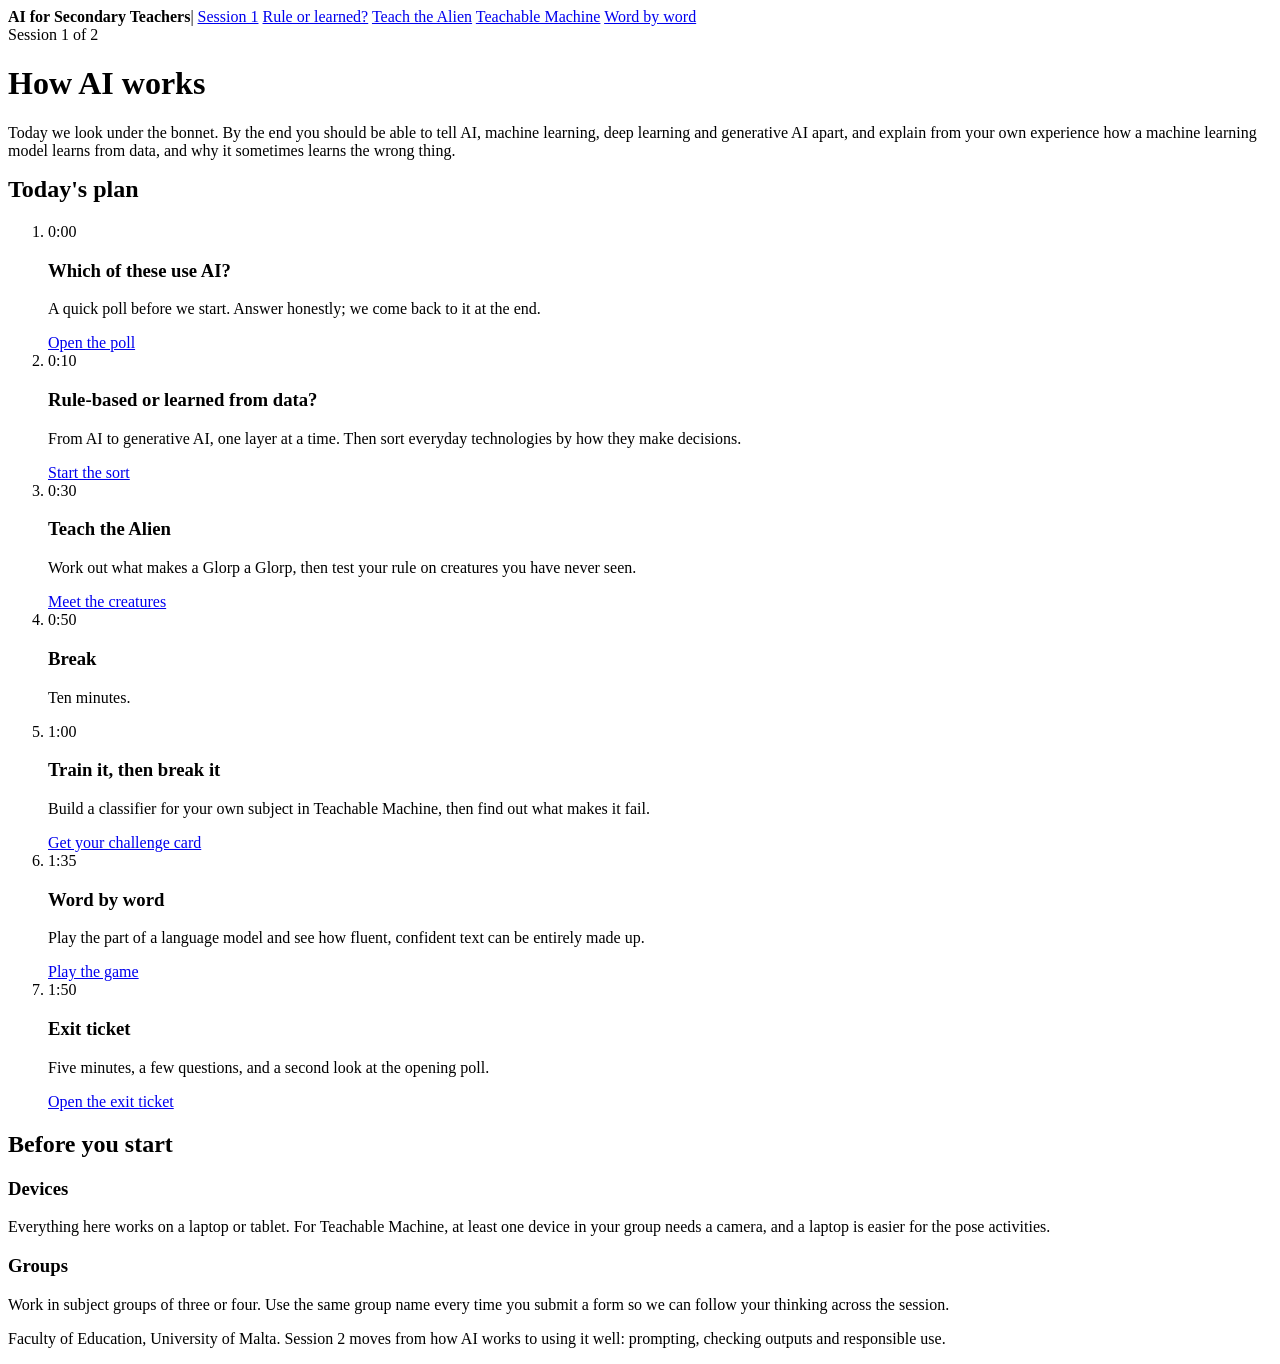
==== index.html @ f27820aa "Add files via upload" ====
<!doctype html>
<html lang="en-GB">
<head>
<meta charset="utf-8">
<meta name="viewport" content="width=device-width, initial-scale=1">
<title>How AI Works: Session 1</title>
<link rel="stylesheet" href="assets/style.css">
<script src="assets/config.js"></script>
</head>
<body>
<div class="topbar"><div class="wrap">
  <strong>AI for Secondary Teachers</strong><span class="sep">|</span>
  <a href="index.html">Session 1</a>
  <a href="sort.html">Rule or learned?</a>
  <a href="alien.html">Teach the Alien</a>
  <a href="teachable.html">Teachable Machine</a>
  <a href="chain.html">Word by word</a>
</div></div>

<main class="wrap">
  <header class="hero">
    <span class="kicker">Session 1 of 2</span>
    <h1>How AI works</h1>
    <p class="lead">Today we look under the bonnet. By the end you should be able to tell AI, machine learning, deep learning and generative AI apart, and explain from your own experience how a machine learning model learns from data, and why it sometimes learns the wrong thing.</p>
  </header>

  <section class="card">
    <h2 style="margin-top:0">Today's plan</h2>
    <ol class="agenda">
      <li>
        <div class="time">0:00</div>
        <div class="what">
          <h3>Which of these use AI?</h3>
          <p>A quick poll before we start. Answer honestly; we come back to it at the end.</p>
          <a class="btn" data-form="poll" href="#">Open the poll</a>
        </div>
      </li>
      <li>
        <div class="time">0:10</div>
        <div class="what">
          <h3>Rule-based or learned from data?</h3>
          <p>From AI to generative AI, one layer at a time. Then sort everyday technologies by how they make decisions.</p>
          <a class="btn" href="sort.html">Start the sort</a>
        </div>
      </li>
      <li>
        <div class="time">0:30</div>
        <div class="what">
          <h3>Teach the Alien</h3>
          <p>Work out what makes a Glorp a Glorp, then test your rule on creatures you have never seen.</p>
          <a class="btn" href="alien.html">Meet the creatures</a>
        </div>
      </li>
      <li class="break">
        <div class="time">0:50</div>
        <div class="what"><h3>Break</h3><p>Ten minutes.</p></div>
      </li>
      <li>
        <div class="time">1:00</div>
        <div class="what">
          <h3>Train it, then break it</h3>
          <p>Build a classifier for your own subject in Teachable Machine, then find out what makes it fail.</p>
          <a class="btn" href="teachable.html">Get your challenge card</a>
        </div>
      </li>
      <li>
        <div class="time">1:35</div>
        <div class="what">
          <h3>Word by word</h3>
          <p>Play the part of a language model and see how fluent, confident text can be entirely made up.</p>
          <a class="btn" href="chain.html">Play the game</a>
        </div>
      </li>
      <li>
        <div class="time">1:50</div>
        <div class="what">
          <h3>Exit ticket</h3>
          <p>Five minutes, a few questions, and a second look at the opening poll.</p>
          <a class="btn" data-form="exit" href="#">Open the exit ticket</a>
        </div>
      </li>
    </ol>
  </section>

  <section>
    <h2>Before you start</h2>
    <div class="grid grid-2">
      <div class="card">
        <h3>Devices</h3>
        <p>Everything here works on a laptop or tablet. For Teachable Machine, at least one device in your group needs a camera, and a laptop is easier for the pose activities.</p>
      </div>
      <div class="card">
        <h3>Groups</h3>
        <p>Work in subject groups of three or four. Use the same group name every time you submit a form so we can follow your thinking across the session.</p>
      </div>
    </div>
  </section>

  <p class="footer">Faculty of Education, University of Malta. Session 2 moves from how AI works to using it well: prompting, checking outputs and responsible use.</p>
</main>
</body>
</html>
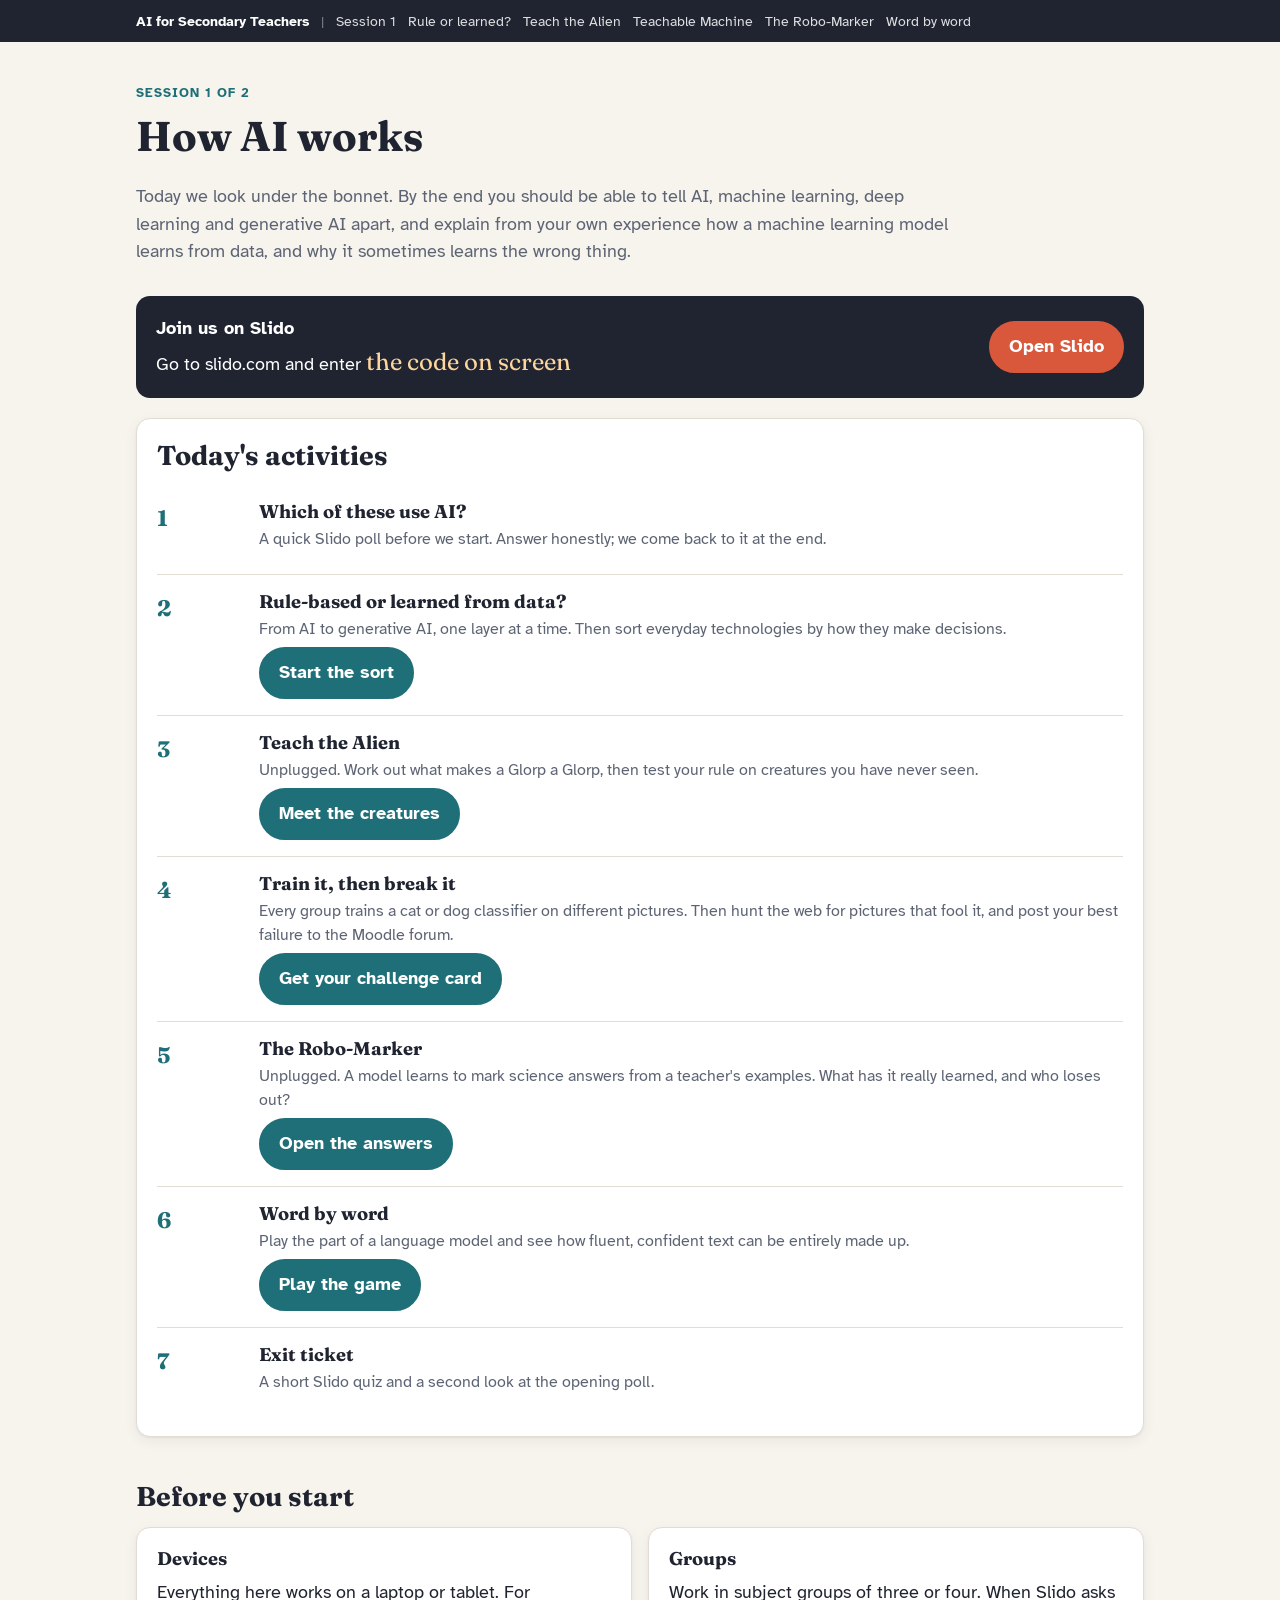
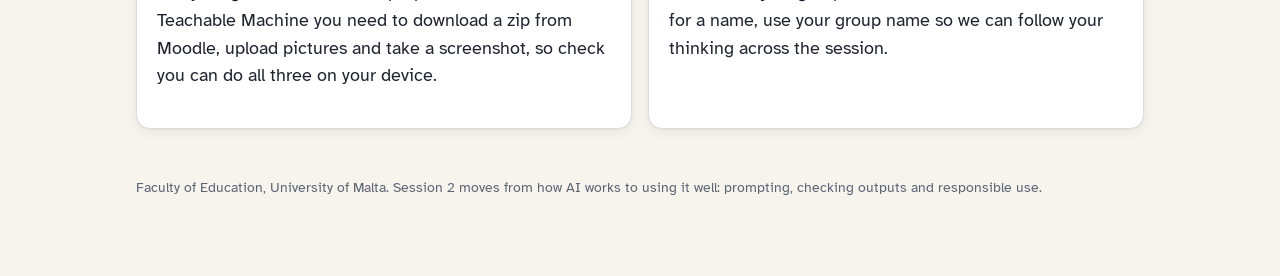
==== commit 8ba2cfee: "Add files via upload" ====
--- a/index.html
+++ b/index.html
@@ -6,6 +6,12 @@
 <title>How AI Works: Session 1</title>
 <link rel="stylesheet" href="assets/style.css">
 <script src="assets/config.js"></script>
+<style>
+  .agenda .time { font-family: 'Fraunces', Georgia, serif; font-size: 1.4rem; color: var(--accent); }
+  .slido { display: flex; flex-wrap: wrap; gap: 12px 20px; align-items: center; justify-content: space-between; background: var(--ink); color: #fff; border-radius: var(--radius); padding: 18px 20px; margin-bottom: 20px; }
+  .slido strong { font-size: 1.15rem; }
+  .slido .code { font-family: 'Fraunces', Georgia, serif; font-size: 1.5rem; color: #ffd59e; }
+</style>
 </head>
 <body>
 <div class="topbar"><div class="wrap">
@@ -14,6 +20,7 @@
   <a href="sort.html">Rule or learned?</a>
   <a href="alien.html">Teach the Alien</a>
   <a href="teachable.html">Teachable Machine</a>
+  <a href="robo.html">The Robo-Marker</a>
   <a href="chain.html">Word by word</a>
 </div></div>
 
@@ -24,19 +31,23 @@
     <p class="lead">Today we look under the bonnet. By the end you should be able to tell AI, machine learning, deep learning and generative AI apart, and explain from your own experience how a machine learning model learns from data, and why it sometimes learns the wrong thing.</p>
   </header>
 
+  <div class="slido">
+    <div><strong>Join us on Slido</strong><br>Go to slido.com and enter <span class="code" data-slido-code></span></div>
+    <a class="btn coral" data-form="slido" href="#">Open Slido</a>
+  </div>
+
   <section class="card">
-    <h2 style="margin-top:0">Today's plan</h2>
+    <h2 style="margin-top:0">Today's activities</h2>
     <ol class="agenda">
       <li>
-        <div class="time">0:00</div>
+        <div class="time">1</div>
         <div class="what">
           <h3>Which of these use AI?</h3>
-          <p>A quick poll before we start. Answer honestly; we come back to it at the end.</p>
-          <a class="btn" data-form="poll" href="#">Open the poll</a>
+          <p>A quick Slido poll before we start. Answer honestly; we come back to it at the end.</p>
         </div>
       </li>
       <li>
-        <div class="time">0:10</div>
+        <div class="time">2</div>
         <div class="what">
           <h3>Rule-based or learned from data?</h3>
           <p>From AI to generative AI, one layer at a time. Then sort everyday technologies by how they make decisions.</p>
@@ -44,27 +55,31 @@
         </div>
       </li>
       <li>
-        <div class="time">0:30</div>
+        <div class="time">3</div>
         <div class="what">
           <h3>Teach the Alien</h3>
-          <p>Work out what makes a Glorp a Glorp, then test your rule on creatures you have never seen.</p>
+          <p>Unplugged. Work out what makes a Glorp a Glorp, then test your rule on creatures you have never seen.</p>
           <a class="btn" href="alien.html">Meet the creatures</a>
         </div>
       </li>
-      <li class="break">
-        <div class="time">0:50</div>
-        <div class="what"><h3>Break</h3><p>Ten minutes.</p></div>
-      </li>
       <li>
-        <div class="time">1:00</div>
+        <div class="time">4</div>
         <div class="what">
           <h3>Train it, then break it</h3>
-          <p>Build a classifier for your own subject in Teachable Machine, then find out what makes it fail.</p>
+          <p>Every group trains a cat or dog classifier on different pictures. Then hunt the web for pictures that fool it, and post your best failure to the Moodle forum.</p>
           <a class="btn" href="teachable.html">Get your challenge card</a>
         </div>
       </li>
       <li>
-        <div class="time">1:35</div>
+        <div class="time">5</div>
+        <div class="what">
+          <h3>The Robo-Marker</h3>
+          <p>Unplugged. A model learns to mark science answers from a teacher's examples. What has it really learned, and who loses out?</p>
+          <a class="btn" href="robo.html">Open the answers</a>
+        </div>
+      </li>
+      <li>
+        <div class="time">6</div>
         <div class="what">
           <h3>Word by word</h3>
           <p>Play the part of a language model and see how fluent, confident text can be entirely made up.</p>
@@ -72,11 +87,10 @@
         </div>
       </li>
       <li>
-        <div class="time">1:50</div>
+        <div class="time">7</div>
         <div class="what">
           <h3>Exit ticket</h3>
-          <p>Five minutes, a few questions, and a second look at the opening poll.</p>
-          <a class="btn" data-form="exit" href="#">Open the exit ticket</a>
+          <p>A short Slido quiz and a second look at the opening poll.</p>
         </div>
       </li>
     </ol>
@@ -87,11 +101,11 @@
     <div class="grid grid-2">
       <div class="card">
         <h3>Devices</h3>
-        <p>Everything here works on a laptop or tablet. For Teachable Machine, at least one device in your group needs a camera, and a laptop is easier for the pose activities.</p>
+        <p>Everything here works on a laptop or tablet. For Teachable Machine you need to download a zip from Moodle, upload pictures and take a screenshot, so check you can do all three on your device.</p>
       </div>
       <div class="card">
         <h3>Groups</h3>
-        <p>Work in subject groups of three or four. Use the same group name every time you submit a form so we can follow your thinking across the session.</p>
+        <p>Work in subject groups of three or four. When Slido asks for a name, use your group name so we can follow your thinking across the session.</p>
       </div>
     </div>
   </section>
--- a/assets/style.css
+++ b/assets/style.css
@@ -0,0 +1,148 @@
+@import url('https://fonts.googleapis.com/css2?family=Atkinson+Hyperlegible:ital,wght@0,400;0,700;1,400&family=Fraunces:opsz,wght@9..144,600;9..144,700&display=swap');
+
+:root {
+  --bg: #f7f4ee;
+  --card: #ffffff;
+  --ink: #1f2430;
+  --muted: #5d6474;
+  --line: #e2ddd2;
+  --accent: #1f6f78;
+  --accent-soft: #dcefef;
+  --coral: #d9583b;
+  --coral-soft: #fbe3dc;
+  --gold: #c99a1c;
+  --gold-soft: #f8edcc;
+  --good: #2e7d4f;
+  --good-soft: #dff1e5;
+  --bad: #b23a3a;
+  --bad-soft: #f7dede;
+  --radius: 14px;
+  --shadow: 0 1px 2px rgba(31,36,48,.06), 0 4px 14px rgba(31,36,48,.06);
+}
+
+* { box-sizing: border-box; }
+html { -webkit-text-size-adjust: 100%; }
+body {
+  margin: 0;
+  background: var(--bg);
+  color: var(--ink);
+  font-family: 'Atkinson Hyperlegible', system-ui, sans-serif;
+  font-size: 18px;
+  line-height: 1.55;
+}
+a { color: var(--accent); }
+h1, h2, h3 { font-family: 'Fraunces', Georgia, serif; line-height: 1.2; margin: 0 0 .5em; }
+h1 { font-size: clamp(1.8rem, 4vw, 2.6rem); }
+h2 { font-size: clamp(1.35rem, 3vw, 1.7rem); margin-top: 1.6em; }
+h3 { font-size: 1.15rem; }
+p { margin: 0 0 1em; }
+
+.wrap { max-width: 1040px; margin: 0 auto; padding: 0 16px 64px; }
+
+.topbar {
+  background: var(--ink);
+  color: #fff;
+  padding: 10px 16px;
+  font-size: .9rem;
+}
+.topbar .wrap { padding-bottom: 0; display: flex; gap: 12px; align-items: center; flex-wrap: wrap; }
+.topbar a { color: #fff; text-decoration: none; opacity: .85; }
+.topbar a:hover { opacity: 1; text-decoration: underline; }
+.topbar .sep { opacity: .4; }
+
+.hero { padding: 36px 0 12px; }
+.kicker {
+  display: inline-block;
+  font-size: .8rem;
+  letter-spacing: .08em;
+  text-transform: uppercase;
+  font-weight: 700;
+  color: var(--accent);
+  margin-bottom: 8px;
+}
+.lead { font-size: 1.12rem; color: var(--muted); max-width: 46em; }
+
+.card {
+  background: var(--card);
+  border: 1px solid var(--line);
+  border-radius: var(--radius);
+  box-shadow: var(--shadow);
+  padding: 20px;
+}
+.stack > * + * { margin-top: 16px; }
+
+.grid { display: grid; gap: 16px; }
+.grid-2 { grid-template-columns: repeat(auto-fit, minmax(280px, 1fr)); }
+.grid-3 { grid-template-columns: repeat(auto-fit, minmax(240px, 1fr)); }
+
+.btn {
+  display: inline-flex; align-items: center; justify-content: center; gap: 8px;
+  min-height: 48px;
+  padding: 10px 18px;
+  border-radius: 999px;
+  border: 2px solid var(--accent);
+  background: var(--accent);
+  color: #fff;
+  font: inherit; font-weight: 700;
+  text-decoration: none;
+  cursor: pointer;
+  touch-action: manipulation;
+}
+.btn:hover { filter: brightness(1.08); }
+.btn.ghost { background: transparent; color: var(--accent); }
+.btn.coral { background: var(--coral); border-color: var(--coral); }
+.btn[disabled], .btn.disabled { opacity: .45; cursor: not-allowed; pointer-events: none; }
+.btn-row { display: flex; flex-wrap: wrap; gap: 10px; margin-top: 12px; }
+
+.note {
+  border-left: 4px solid var(--gold);
+  background: var(--gold-soft);
+  padding: 12px 16px;
+  border-radius: 0 10px 10px 0;
+  font-size: .95rem;
+}
+.note.teal { border-color: var(--accent); background: var(--accent-soft); }
+
+.pill {
+  display: inline-block; font-size: .78rem; font-weight: 700;
+  padding: 3px 10px; border-radius: 999px;
+  background: var(--accent-soft); color: var(--accent);
+}
+.pill.coral { background: var(--coral-soft); color: var(--coral); }
+.pill.gold { background: var(--gold-soft); color: #8a6a10; }
+.pill.grey { background: #eceae4; color: var(--muted); }
+
+/* Agenda */
+.agenda { list-style: none; padding: 0; margin: 0; }
+.agenda li {
+  display: grid; grid-template-columns: 88px 1fr; gap: 14px;
+  padding: 16px 0; border-top: 1px solid var(--line);
+}
+.agenda li:first-child { border-top: 0; }
+.agenda .time { font-weight: 700; color: var(--muted); font-variant-numeric: tabular-nums; }
+.agenda .what h3 { margin-bottom: 4px; }
+.agenda .what p { margin: 0 0 6px; color: var(--muted); font-size: .97rem; }
+.agenda li.break .what h3 { color: var(--muted); }
+@media (max-width: 520px) {
+  .agenda li { grid-template-columns: 1fr; gap: 2px; }
+}
+
+/* Steps */
+.steps { counter-reset: s; list-style: none; padding: 0; margin: 0; }
+.steps li { counter-increment: s; position: relative; padding: 0 0 12px 46px; }
+.steps li::before {
+  content: counter(s);
+  position: absolute; left: 0; top: -2px;
+  width: 32px; height: 32px; border-radius: 50%;
+  background: var(--accent); color: #fff; font-weight: 700;
+  display: grid; place-items: center; font-size: .95rem;
+}
+
+.footer { margin-top: 48px; font-size: .85rem; color: var(--muted); }
+
+:focus-visible { outline: 3px solid var(--coral); outline-offset: 2px; }
+
+@media print {
+  .topbar, .btn-row, .no-print { display: none !important; }
+  body { background: #fff; }
+}
